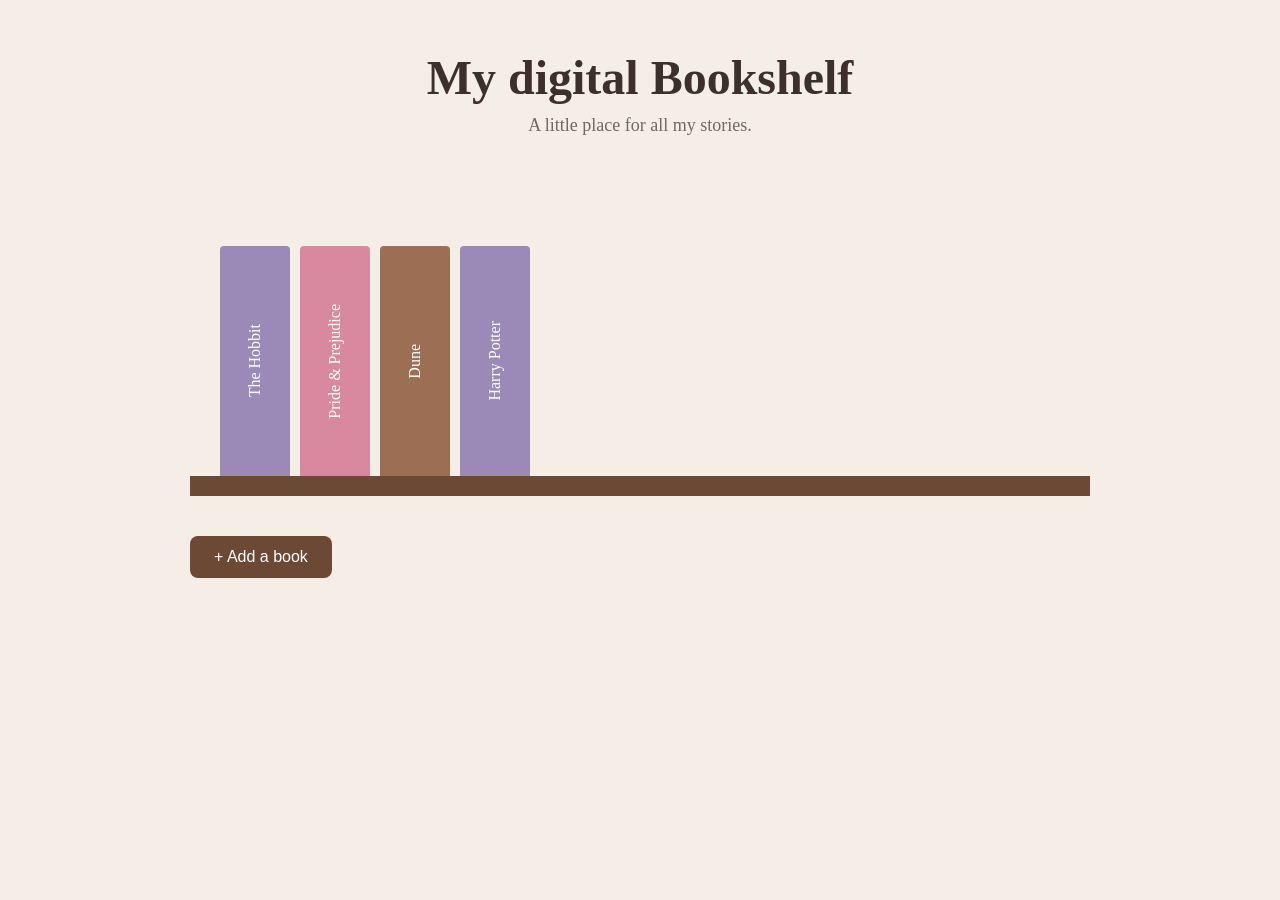
==== index.html @ 639f95a7 "- started project" ====
<!DOCTYPE html>
<html lang="en">

<head>
    <meta charset="UTF-8">
    <meta name="viewport" content="width=device-width, initial-scale=1.0">

    <title>My digital Bookshelf</title>

    <link rel="stylesheet" href="style.css">
</head>

<body>

    <header>
        <h1>My digital Bookshelf</h1>
        <p>A little place for all my stories.</p>
    </header>

    <main>

        <section class="bookshelf">

            <div class="shelf" id="shelf"></div>

        </section>

        <button id="addBookButton">+ Add a book</button>

<div class="modal" id="bookModal">

    <div class="modal-content">

        <button class="close-button" id="closeModal">x</button>

        <h2>Add a book</h2>

        <form id="bookForm">

            <label for="bookTitle">Title</label>
            <input type="text" id="bookTitle" required>

            <label for="bookAuthor">Author</label>
            <input type="text" id="bookAuthor" required>

            <label for="bookPages">Number of pages</label>
            <input type="number" id="bookPages" min="1" required>

            <label for="bookGenre">Genre</label>
            <input type="text" id="bookGenre" required>

            <button type="submit">Add Book</button>

        </form>

    </div>

</div>

<div class="modal" id="detailsModal">

    <div class="modal-content">

        <button class="close-button" id="closeDetails">x</button>

        <h2 id="detailsTitle"></h2>

        <div class="book-meta">
            <p id="detailsAuthor"></p>
            <p id="detailsGenre"></p>
        </div>

        <div class="progress-section">

            <div class="progress-info">
                <span>Reading progress</span>
                <span id="progressText"></span>
            </div>

            <div class="progress-bar">
                <div class="progress-fill" id="progressFill"></div>
            </div>

        </div>

        <label for="currentPage">Current page</label>

        <input
            type="number"
            id="currentPage"
            min="0"
        >

        <button id="updateProgress">
            Update progress
        </button>

    </div>

</div>

    </main>

    <script src="script.js"></script>

</body>

</html>
---- style.css ----
* {
    margin: 0;
    padding: 0;
    box-sizing: border-box;
}

body {
    font-family: Georgia, serif;
    background: #f5eee6;
    color: #3d3028;

    min-height: 100vh;

    display: flex;
    flex-direction: column;
    align-items: center;

    padding: 50px;
}

header {
    text-align: center;
    margin-bottom: 60px;
}

header h1 {
    font-size: 48px;
    margin-bottom: 10px;
}

header p {
    font-size: 18px;
    opacity: 0.7;
}


/* bookshelf */

.bookshelf {
    width: 900px;
    max-width: 90vw;
}

.shelf {
    min-height: 300px;

    display: flex;
    align-items: flex-end;
    gap: 10px;

    padding: 30px 30px 0;

    border-bottom: 20px solid #6b4935;
}


/* books */

.book {
    width: 70px;
    height: 230px;

    background: #9c6f54;

    border-radius: 4px 4px 0 0;

    display: flex;
    align-items: center;
    justify-content: center;

    cursor: pointer;

    transition: transform 0.2s ease;
}

.book:hover {
    transform: translateY(-15px);
}

.book span {
    color: white;

    writing-mode: vertical-rl;
    transform: rotate(180deg);

    font-size: 16px;
}

/* Genre colors */

.book.fantasy {
    background: #9b8ab8;
}

.book.romance {
    background: #d9899f;
}

.book.science-fiction {
    background: #7195b8;
}

.book.mystery {
    background: #6f9b88;
}

.book.thriller {
    background: #c9895c;
}

.book.horror {
    background: #6f6678;
}

.book.crime {
    background: #8a7770;
}

.book.dark-romance {
    background: #8f5366;
}

.book.historical-fiction {
    background: #b59672;
}

.book.young-adult {
    background: #83a6a0;
}

/* button */

#addBookButton {
    margin-top: 40px;

    padding: 12px 24px;

    border: none;
    border-radius: 8px;

    background: #6b4935;
    color: white;

    font-size: 16px;

    cursor: pointer;
}

#addBookButton:hover {
    opacity: 0.8;
}

/* Add Books modal */

.modal {
    display: none;

    position: fixed;
    inset: 0;

    background: rgba(61, 48, 40, 0.4);

    align-items: center;
    justify-content: center;
}

.modal-content {
    position: relative;

    width: 400px;
    max-width: 90vw;

    padding: 40px;

    background: #fffaf5;

    border-radius: 12px;

    box-shadow: 0 10px 40px rgba(0, 0, 0, 0.15);
}

.modal-content h2 {
    margin-bottom: 25px;
}

.close-button {
    position: absolute;
    top: 15px;
    right: 20px;

    border: none;
    background: none;

    font-size: 28px;

    cursor: pointer;
}


/* add books form */

#bookForm {
    display: flex;
    flex-direction: column;
    gap: 10px;
}

#bookForm label {
    margin-top: 10px;

    font-size: 14px;
}

#bookForm input {
    padding: 10px;

    border: 1px solid #cdbeb2;
    border-radius: 6px;

    font-size: 16px;
}

#bookForm button {
    margin-top: 20px;

    padding: 12px;

    border: none;
    border-radius: 8px;

    background: #6b4935;
    color: white;

    font-size: 16px;

    cursor: pointer;
}

/* book details */

.book-meta {
    display: flex;
    align-items: center;
    justify-content: space-between;

    margin-bottom: 30px;
}

#detailsAuthor {
    margin: 0;
    opacity: 0.7;
}

#detailsGenre {
    margin: 0;
    padding: 6px 12px;

    background: #e8d8ca;
    color: #6b4935;

    border-radius: 20px;

    font-size: 13px;
    font-weight: bold;
}

.progress-section {
    margin-bottom: 25px;
}

.progress-info {
    display: flex;
    justify-content: space-between;

    margin-bottom: 8px;

    font-size: 14px;
}

.progress-bar {
    width: 100%;
    height: 12px;

    background: #e2d5ca;

    border-radius: 10px;

    overflow: hidden;
}

.progress-fill {
    width: 0%;
    height: 100%;

    background: #6b4935;

    border-radius: 10px;

    transition: width 0.3s ease;
}

#detailsModal label {
    display: block;

    margin-bottom: 8px;

    font-size: 14px;
}

#currentPage {
    width: 100%;

    padding: 10px;

    border: 1px solid #cdbeb2;
    border-radius: 6px;

    font-size: 16px;
}

#updateProgress {
    width: 100%;

    margin-top: 15px;

    padding: 12px;

    border: none;
    border-radius: 8px;

    background: #6b4935;
    color: white;

    font-size: 16px;

    cursor: pointer;
}

/* Drag and drop */

.book {
    cursor: grab;
}

.book:active {
    cursor: grabbing;
}

.book.dragging {
    opacity: 0.5;
    transform: translateY(-15px);
}
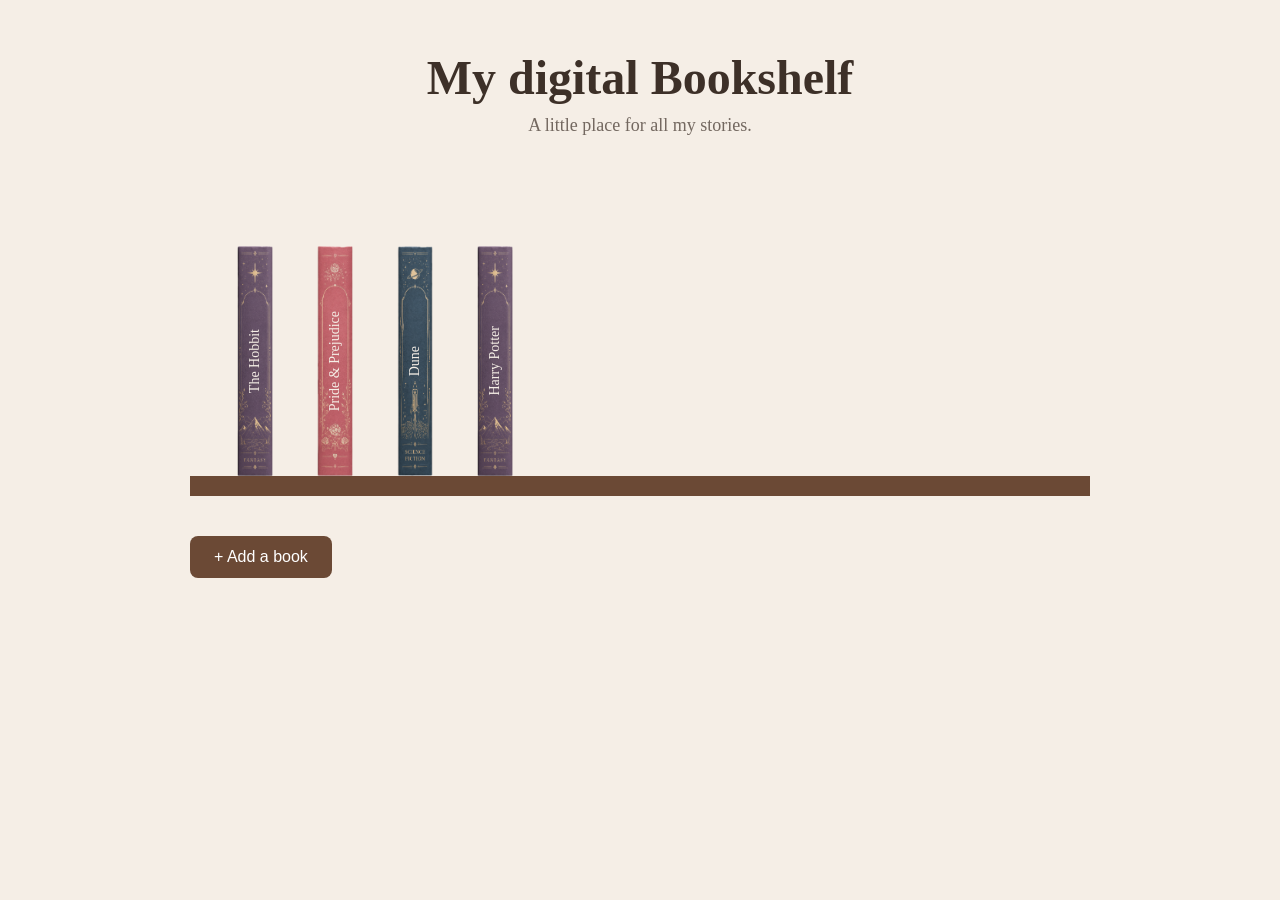
==== commit e0b2a15c: "api hinzugefügt und book cover angefangen, add book form verbessert" ====
--- a/index.html
+++ b/index.html
@@ -27,80 +27,228 @@
 
         <button id="addBookButton">+ Add a book</button>
 
-<div class="modal" id="bookModal">
-
-    <div class="modal-content">
-
-        <button class="close-button" id="closeModal">x</button>
-
-        <h2>Add a book</h2>
-
-        <form id="bookForm">
-
-            <label for="bookTitle">Title</label>
-            <input type="text" id="bookTitle" required>
-
-            <label for="bookAuthor">Author</label>
-            <input type="text" id="bookAuthor" required>
-
-            <label for="bookPages">Number of pages</label>
-            <input type="number" id="bookPages" min="1" required>
-
-            <label for="bookGenre">Genre</label>
-            <input type="text" id="bookGenre" required>
-
-            <button type="submit">Add Book</button>
-
-        </form>
-
-    </div>
-
-</div>
-
-<div class="modal" id="detailsModal">
-
-    <div class="modal-content">
-
-        <button class="close-button" id="closeDetails">x</button>
-
-        <h2 id="detailsTitle"></h2>
-
-        <div class="book-meta">
-            <p id="detailsAuthor"></p>
-            <p id="detailsGenre"></p>
+
+        <!-- Add book modal -->
+
+        <div class="modal" id="bookModal">
+
+            <div class="modal-content">
+
+                <button class="close-button" id="closeModal">x</button>
+
+                <h2>Add a book</h2>
+
+                <div class="add-book-layout">
+
+
+                    <!-- Manual book form -->
+
+                    <div class="manual-book">
+
+                        <h3>Add manually</h3>
+
+                        <form id="bookForm">
+
+                            <label for="bookTitle">Title</label>
+
+                            <input
+                                type="text"
+                                id="bookTitle"
+                                required
+                            >
+
+
+                            <label for="bookAuthor">Author</label>
+
+                            <input
+                                type="text"
+                                id="bookAuthor"
+                                required
+                            >
+
+
+                            <label for="bookPages">
+                                Number of pages
+                            </label>
+
+                            <input
+                                type="number"
+                                id="bookPages"
+                                min="1"
+                                required
+                            >
+
+
+                            <label for="bookGenre">Genre</label>
+
+                            <select id="bookGenre" required>
+
+                                <option
+                                    value=""
+                                    disabled
+                                    selected
+                                >
+                                    Select a genre
+                                </option>
+
+                                <option value="Fantasy">
+                                    Fantasy
+                                </option>
+
+                                <option value="Romance">
+                                    Romance
+                                </option>
+
+                                <option value="Science Fiction">
+                                    Science Fiction
+                                </option>
+
+                                <option value="Mystery">
+                                    Mystery
+                                </option>
+
+                                <option value="Thriller">
+                                    Thriller
+                                </option>
+
+                                <option value="Horror">
+                                    Horror
+                                </option>
+
+                                <option value="Crime">
+                                    Crime
+                                </option>
+
+                                <option value="Dark Romance">
+                                    Dark Romance
+                                </option>
+
+                                <option value="Historical Fiction">
+                                    Historical Fiction
+                                </option>
+
+                                <option value="Young Adult">
+                                    Young Adult
+                                </option>
+
+                            </select>
+
+
+                            <button type="submit">
+                                Add Book
+                            </button>
+
+                        </form>
+
+                    </div>
+
+
+                    <!-- Open Library search -->
+
+                    <div class="api-book-search">
+
+                        <h3>Search for a book</h3>
+
+                        <div class="search-row">
+
+                            <input
+                                type="text"
+                                id="bookSearch"
+                                placeholder="Enter a book title"
+                            >
+
+                            <button
+                                type="button"
+                                id="searchButton"
+                            >
+                                Search
+                            </button>
+
+                        </div>
+
+
+                        <div id="searchResults"></div>
+
+                    </div>
+
+                </div>
+
+            </div>
+
         </div>
 
-        <div class="progress-section">
-
-            <div class="progress-info">
-                <span>Reading progress</span>
-                <span id="progressText"></span>
+
+        <!-- Book details modal -->
+
+        <div class="modal" id="detailsModal">
+
+            <div class="modal-content">
+
+                <button
+                    class="close-button"
+                    id="closeDetails"
+                >
+                    x
+                </button>
+
+                <h2 id="detailsTitle"></h2>
+
+                <div class="book-meta">
+
+                    <p id="detailsAuthor"></p>
+
+                    <p id="detailsGenre"></p>
+
+                </div>
+
+
+                <div class="progress-section">
+
+                    <div class="progress-info">
+
+                        <span>
+                            Reading progress
+                        </span>
+
+                        <span id="progressText"></span>
+
+                    </div>
+
+
+                    <div class="progress-bar">
+
+                        <div
+                            class="progress-fill"
+                            id="progressFill"
+                        ></div>
+
+                    </div>
+
+                </div>
+
+
+                <label for="currentPage">
+                    Current page
+                </label>
+
+                <input
+                    type="number"
+                    id="currentPage"
+                    min="0"
+                >
+
+
+                <button id="updateProgress">
+                    Update progress
+                </button>
+
             </div>
 
-            <div class="progress-bar">
-                <div class="progress-fill" id="progressFill"></div>
-            </div>
-
         </div>
 
-        <label for="currentPage">Current page</label>
-
-        <input
-            type="number"
-            id="currentPage"
-            min="0"
-        >
-
-        <button id="updateProgress">
-            Update progress
-        </button>
-
-    </div>
-
-</div>
-
     </main>
 
+
     <script src="script.js"></script>
 
 </body>
--- a/style.css
+++ b/style.css
@@ -34,7 +34,7 @@
 }
 
 
-/* bookshelf */
+/* Bookshelf */
 
 .bookshelf {
     width: 900px;
@@ -54,13 +54,15 @@
 }
 
 
-/* books */
+/* Books */
 
 .book {
     width: 70px;
     height: 230px;
 
-    background: #9c6f54;
+    background-size: 100% 100%;
+    background-position: center;
+    background-repeat: no-repeat;
 
     border-radius: 4px 4px 0 0;
 
@@ -68,7 +70,7 @@
     align-items: center;
     justify-content: center;
 
-    cursor: pointer;
+    cursor: grab;
 
     transition: transform 0.2s ease;
 }
@@ -78,12 +80,17 @@
 }
 
 .book span {
-    color: white;
+    color: #f5eee6;
 
     writing-mode: vertical-rl;
     transform: rotate(180deg);
 
-    font-size: 16px;
+    font-size: 14px;
+    text-align: center;
+
+    max-height: 180px;
+
+    overflow: hidden;
 }
 
 /* Genre colors */
@@ -128,7 +135,8 @@
     background: #83a6a0;
 }
 
-/* button */
+
+/* Button */
 
 #addBookButton {
     margin-top: 40px;
@@ -150,7 +158,8 @@
     opacity: 0.8;
 }
 
-/* Add Books modal */
+
+/* Modals */
 
 .modal {
     display: none;
@@ -167,7 +176,7 @@
 .modal-content {
     position: relative;
 
-    width: 400px;
+    width: 850px;
     max-width: 90vw;
 
     padding: 40px;
@@ -180,11 +189,12 @@
 }
 
 .modal-content h2 {
-    margin-bottom: 25px;
+    margin-bottom: 30px;
 }
 
 .close-button {
     position: absolute;
+
     top: 15px;
     right: 20px;
 
@@ -197,11 +207,36 @@
 }
 
 
-/* add books form */
+/* Add book layout */
+
+.add-book-layout {
+    display: grid;
+
+    grid-template-columns: 1fr 1fr;
+
+    gap: 40px;
+}
+
+.manual-book {
+    padding-right: 40px;
+
+    border-right: 1px solid #d8c9bd;
+}
+
+.manual-book h3,
+.api-book-search h3 {
+    margin-bottom: 20px;
+
+    font-size: 20px;
+}
+
+
+/* Add book form */
 
 #bookForm {
     display: flex;
     flex-direction: column;
+
     gap: 10px;
 }
 
@@ -212,12 +247,45 @@
 }
 
 #bookForm input {
+    width: 100%;
+
     padding: 10px;
 
     border: 1px solid #cdbeb2;
     border-radius: 6px;
 
-    font-size: 16px;
+    font-family: Georgia, serif;
+    font-size: 16px;
+}
+
+#bookForm input:focus {
+    outline: none;
+
+    border-color: #6b4935;
+}
+
+
+/* Genre dropdown */
+
+#bookGenre {
+    padding: 10px;
+
+    border: 1px solid #cdbeb2;
+    border-radius: 6px;
+
+    background: white;
+    color: #3d3028;
+
+    font-family: Georgia, serif;
+    font-size: 16px;
+
+    cursor: pointer;
+}
+
+#bookGenre:focus {
+    outline: none;
+
+    border-color: #6b4935;
 }
 
 #bookForm button {
@@ -231,15 +299,145 @@
     background: #6b4935;
     color: white;
 
-    font-size: 16px;
-
-    cursor: pointer;
-}
-
-/* book details */
+    font-family: Georgia, serif;
+    font-size: 16px;
+
+    cursor: pointer;
+}
+
+#bookForm button:hover {
+    opacity: 0.8;
+}
+
+
+/* Book search */
+
+.api-book-search {
+    min-width: 0;
+}
+
+.search-row {
+    display: flex;
+
+    gap: 8px;
+}
+
+.search-row input {
+    flex: 1;
+
+    min-width: 0;
+
+    padding: 10px;
+
+    border: 1px solid #cdbeb2;
+    border-radius: 6px;
+
+    font-family: Georgia, serif;
+    font-size: 16px;
+}
+
+.search-row input:focus {
+    outline: none;
+
+    border-color: #6b4935;
+}
+
+.search-row button {
+    padding: 10px 16px;
+
+    border: none;
+    border-radius: 6px;
+
+    background: #6b4935;
+    color: white;
+
+    font-family: Georgia, serif;
+    font-size: 14px;
+
+    cursor: pointer;
+}
+
+.search-row button:hover {
+    opacity: 0.8;
+}
+
+
+/* Search results */
+
+#searchResults {
+    margin-top: 20px;
+
+    max-height: 400px;
+
+    overflow-y: auto;
+}
+
+.search-result {
+    display: flex;
+
+    gap: 15px;
+
+    padding: 12px;
+
+    margin-bottom: 10px;
+
+    background: #f5eee6;
+
+    border: 1px solid #e2d5ca;
+
+    border-radius: 8px;
+
+    cursor: pointer;
+
+    transition:
+        transform 0.2s ease,
+        background 0.2s ease;
+}
+
+.search-result:hover {
+    background: #eee3d8;
+
+    transform: translateY(-2px);
+}
+
+.search-result img {
+    width: 55px;
+    height: 80px;
+
+    object-fit: cover;
+
+    border-radius: 4px;
+
+    flex-shrink: 0;
+}
+
+.search-result-info {
+    display: flex;
+
+    flex-direction: column;
+
+    justify-content: center;
+}
+
+.search-result-info h3 {
+    margin-bottom: 5px;
+
+    font-size: 16px;
+}
+
+.search-result-info p {
+    margin-bottom: 3px;
+
+    font-size: 13px;
+
+    opacity: 0.7;
+}
+
+/* Book details */
 
 .book-meta {
     display: flex;
+
     align-items: center;
     justify-content: space-between;
 
@@ -248,11 +446,13 @@
 
 #detailsAuthor {
     margin: 0;
+
     opacity: 0.7;
 }
 
 #detailsGenre {
     margin: 0;
+
     padding: 6px 12px;
 
     background: #e8d8ca;
@@ -270,6 +470,7 @@
 
 .progress-info {
     display: flex;
+
     justify-content: space-between;
 
     margin-bottom: 8px;
@@ -331,16 +532,18 @@
     background: #6b4935;
     color: white;
 
-    font-size: 16px;
-
-    cursor: pointer;
-}
+    font-family: Georgia, serif;
+    font-size: 16px;
+
+    cursor: pointer;
+}
+
+#updateProgress:hover {
+    opacity: 0.8;
+}
+
 
 /* Drag and drop */
-
-.book {
-    cursor: grab;
-}
 
 .book:active {
     cursor: grabbing;
@@ -348,5 +551,30 @@
 
 .book.dragging {
     opacity: 0.5;
+
     transform: translateY(-15px);
+}
+
+
+/* Responsive layout */
+
+@media (max-width: 700px) {
+
+    .modal-content {
+        padding: 30px;
+    }
+
+    .add-book-layout {
+        grid-template-columns: 1fr;
+        gap: 30px;
+    }
+
+    .manual-book {
+        padding-right: 0;
+        padding-bottom: 30px;
+
+        border-right: none;
+        border-bottom: 1px solid #d8c9bd;
+    }
+
 }
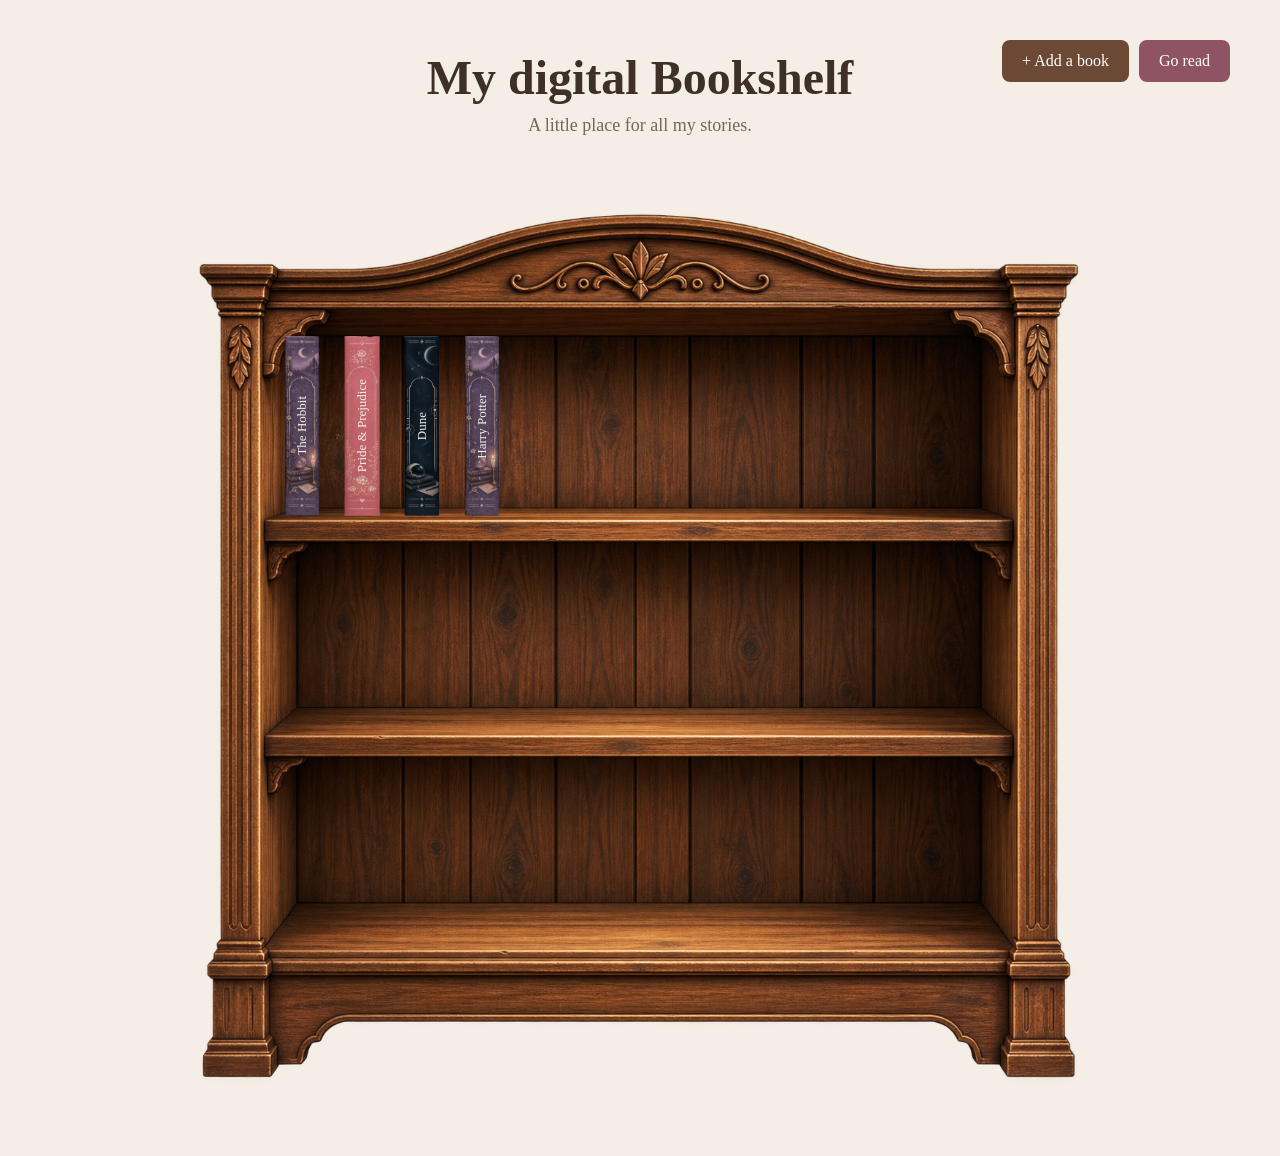
==== commit de261511: "design verbessert und reading ambience page hinzugefügt" ====
--- a/index.html
+++ b/index.html
@@ -17,16 +17,36 @@
         <p>A little place for all my stories.</p>
     </header>
 
+
     <main>
 
+        <!-- Top buttons -->
+
+        <div class="top-buttons">
+
+            <button id="addBookButton">
+                + Add a book
+            </button>
+
+            <button id="goReadButton">
+                Go read
+            </button>
+
+        </div>
+
+
+        <!-- Bookshelf -->
+
         <section class="bookshelf">
 
-            <div class="shelf" id="shelf"></div>
+            <div class="shelf" id="shelf1"></div>
+
+            <div class="shelf" id="shelf2"></div>
+
+            <div class="shelf" id="shelf3"></div>
 
         </section>
 
-        <button id="addBookButton">+ Add a book</button>
-
 
         <!-- Add book modal -->
 
@@ -34,7 +54,9 @@
 
             <div class="modal-content">
 
-                <button class="close-button" id="closeModal">x</button>
+                <button class="close-button" id="closeModal">
+                    x
+                </button>
 
                 <h2>Add a book</h2>
 
@@ -49,7 +71,9 @@
 
                         <form id="bookForm">
 
-                            <label for="bookTitle">Title</label>
+                            <label for="bookTitle">
+                                Title
+                            </label>
 
                             <input
                                 type="text"
@@ -58,7 +82,9 @@
                             >
 
 
-                            <label for="bookAuthor">Author</label>
+                            <label for="bookAuthor">
+                                Author
+                            </label>
 
                             <input
                                 type="text"
@@ -79,7 +105,9 @@
                             >
 
 
-                            <label for="bookGenre">Genre</label>
+                            <label for="bookGenre">
+                                Genre
+                            </label>
 
                             <select id="bookGenre" required>
 
--- a/style.css
+++ b/style.css
@@ -18,19 +18,69 @@
     padding: 50px;
 }
 
+
+/* Header */
+
 header {
     text-align: center;
-    margin-bottom: 60px;
+
+    margin-bottom: 70px;
 }
 
 header h1 {
     font-size: 48px;
+
     margin-bottom: 10px;
 }
 
 header p {
     font-size: 18px;
+
     opacity: 0.7;
+}
+
+
+/* Top buttons */
+
+.top-buttons {
+    position: absolute;
+
+    top: 40px;
+    right: 50px;
+
+    display: flex;
+
+    gap: 10px;
+}
+
+#addBookButton,
+#goReadButton {
+    margin: 0;
+
+    padding: 12px 20px;
+
+    border: none;
+    border-radius: 8px;
+
+    color: white;
+
+    font-family: Georgia, serif;
+    font-size: 16px;
+
+    cursor: pointer;
+}
+
+#addBookButton {
+    background: #6b4935;
+}
+
+#goReadButton {
+    background: #8f5366;
+}
+
+#addBookButton:hover,
+#goReadButton:hover {
+    opacity: 0.8;
 }
 
 
@@ -39,32 +89,79 @@
 .bookshelf {
     width: 900px;
     max-width: 90vw;
-}
-
-.shelf {
-    min-height: 300px;
-
-    display: flex;
-    align-items: flex-end;
-    gap: 10px;
-
-    padding: 30px 30px 0;
-
-    border-bottom: 20px solid #6b4935;
-}
-
-
-/* Books */
-
-.book {
-    width: 70px;
-    height: 230px;
-
+
+    height: 900px;
+
+    margin: 0 auto;
+
+    position: relative;
+
+    background-image: url("images/bookshelf.png");
     background-size: 100% 100%;
     background-position: center;
     background-repeat: no-repeat;
-
-    border-radius: 4px 4px 0 0;
+}
+
+
+/* Shelves */
+
+.shelf {
+    position: absolute;
+
+    left: 8%;
+    width: 84%;
+
+    display: flex;
+    align-items: flex-end;
+
+    gap: 0;
+
+    padding: 0 10px;
+
+    border: none;
+
+    background: transparent;
+}
+
+
+/* Top shelf */
+
+#shelf1 {
+    height: 330px;
+
+    bottom: 590px;
+}
+
+
+/* Middle shelf */
+
+#shelf2 {
+    height: 330px;
+
+    bottom: 375px;
+}
+
+
+/* Bottom shelf */
+
+#shelf3 {
+    height: 330px;
+
+    bottom: 160px;
+}
+
+
+/* Books */
+
+.book {
+    width: 60px;
+    height: 180px;
+
+    flex-shrink: 0;
+
+    background-size: 120% 100%;
+    background-position: center;
+    background-repeat: no-repeat;
 
     display: flex;
     align-items: center;
@@ -79,83 +176,29 @@
     transform: translateY(-15px);
 }
 
+.book:active {
+    cursor: grabbing;
+}
+
+.book.dragging {
+    opacity: 0.5;
+
+    transform: translateY(-15px);
+}
+
 .book span {
     color: #f5eee6;
 
     writing-mode: vertical-rl;
     transform: rotate(180deg);
 
-    font-size: 14px;
+    font-size: 13px;
+
     text-align: center;
 
-    max-height: 180px;
+    max-height: 160px;
 
     overflow: hidden;
-}
-
-/* Genre colors */
-
-.book.fantasy {
-    background: #9b8ab8;
-}
-
-.book.romance {
-    background: #d9899f;
-}
-
-.book.science-fiction {
-    background: #7195b8;
-}
-
-.book.mystery {
-    background: #6f9b88;
-}
-
-.book.thriller {
-    background: #c9895c;
-}
-
-.book.horror {
-    background: #6f6678;
-}
-
-.book.crime {
-    background: #8a7770;
-}
-
-.book.dark-romance {
-    background: #8f5366;
-}
-
-.book.historical-fiction {
-    background: #b59672;
-}
-
-.book.young-adult {
-    background: #83a6a0;
-}
-
-
-/* Button */
-
-#addBookButton {
-    margin-top: 40px;
-
-    padding: 12px 24px;
-
-    border: none;
-    border-radius: 8px;
-
-    background: #6b4935;
-    color: white;
-
-    font-size: 16px;
-
-    cursor: pointer;
-}
-
-#addBookButton:hover {
-    opacity: 0.8;
 }
 
 
@@ -165,12 +208,15 @@
     display: none;
 
     position: fixed;
+
     inset: 0;
 
     background: rgba(61, 48, 40, 0.4);
 
     align-items: center;
     justify-content: center;
+
+    z-index: 100;
 }
 
 .modal-content {
@@ -179,13 +225,18 @@
     width: 850px;
     max-width: 90vw;
 
+    max-height: 90vh;
+
+    overflow-y: auto;
+
     padding: 40px;
 
     background: #fffaf5;
 
     border-radius: 12px;
 
-    box-shadow: 0 10px 40px rgba(0, 0, 0, 0.15);
+    box-shadow:
+        0 10px 40px rgba(0, 0, 0, 0.15);
 }
 
 .modal-content h2 {
@@ -433,6 +484,7 @@
     opacity: 0.7;
 }
 
+
 /* Book details */
 
 .book-meta {
@@ -543,22 +595,50 @@
 }
 
 
-/* Drag and drop */
-
-.book:active {
-    cursor: grabbing;
-}
-
-.book.dragging {
-    opacity: 0.5;
-
-    transform: translateY(-15px);
-}
-
-
 /* Responsive layout */
 
 @media (max-width: 700px) {
+
+    body {
+        padding: 30px 20px;
+    }
+
+    header {
+        margin-top: 60px;
+
+        margin-bottom: 40px;
+    }
+
+    header h1 {
+        font-size: 36px;
+    }
+
+    .top-buttons {
+        position: static;
+
+        justify-content: center;
+
+        margin-bottom: 30px;
+    }
+
+    .bookshelf {
+        width: 100%;
+        height: 100vw;
+
+        max-height: 700px;
+
+        max-width: 100%;
+    }
+
+    .shelf {
+        left: 8%;
+        width: 84%;
+    }
+
+    .book {
+        width: 60px;
+        height: 200px;
+    }
 
     .modal-content {
         padding: 30px;
@@ -566,6 +646,7 @@
 
     .add-book-layout {
         grid-template-columns: 1fr;
+
         gap: 30px;
     }
 
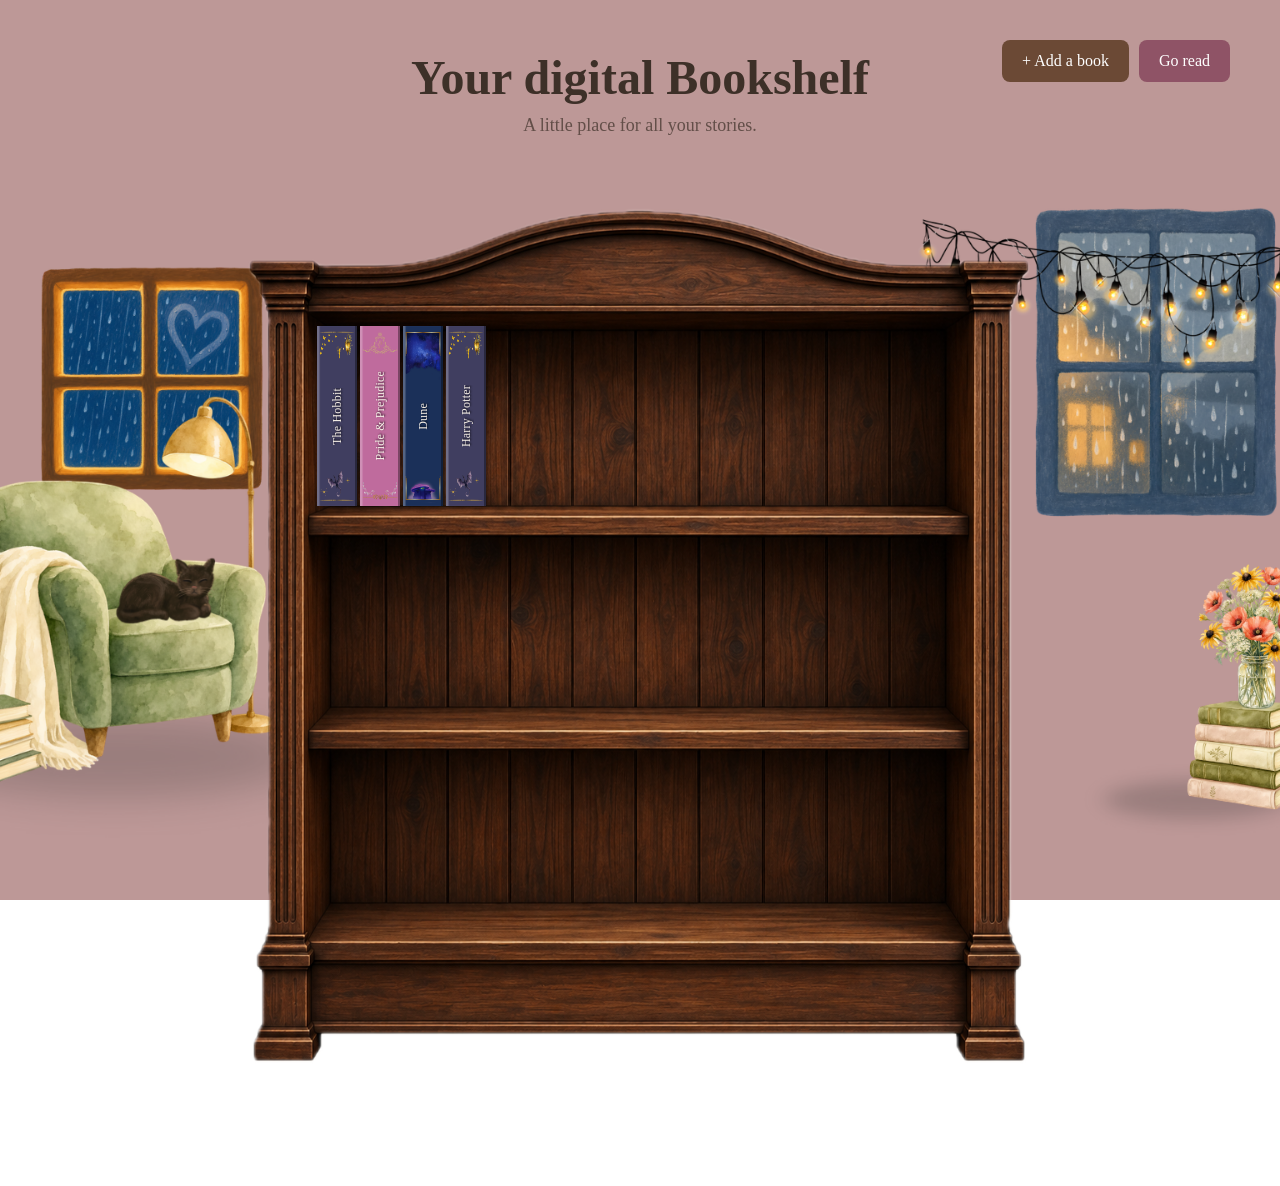
==== commit 86e23b44: "design improvements" ====
--- a/index.html
+++ b/index.html
@@ -13,8 +13,8 @@
 <body>
 
     <header>
-        <h1>My digital Bookshelf</h1>
-        <p>A little place for all my stories.</p>
+        <h1>Your digital Bookshelf</h1>
+        <p>A little place for all your stories.</p>
     </header>
 
 
@@ -270,6 +270,10 @@
                     Update progress
                 </button>
 
+                <button id="deleteBookButton"> 
+                    Delete Book 
+                </button>
+
             </div>
 
         </div>
--- a/style.css
+++ b/style.css
@@ -6,7 +6,11 @@
 
 body {
     font-family: Georgia, serif;
-    background: #f5eee6;
+    background-image: url("images/background.png");
+    background-size: cover;
+    background-position: center;
+    background-repeat: no-repeat;
+    background-attachment: fixed;
     color: #3d3028;
 
     min-height: 100vh;
@@ -24,7 +28,7 @@
 header {
     text-align: center;
 
-    margin-bottom: 70px;
+    /*margin-bottom: 10px;*/
 }
 
 header h1 {
@@ -90,7 +94,7 @@
     width: 900px;
     max-width: 90vw;
 
-    height: 900px;
+    height: 1000px;
 
     margin: 0 auto;
 
@@ -108,7 +112,7 @@
 .shelf {
     position: absolute;
 
-    left: 8%;
+    left: 13%;
     width: 84%;
 
     display: flex;
@@ -129,7 +133,7 @@
 #shelf1 {
     height: 330px;
 
-    bottom: 590px;
+    bottom: 630px;
 }
 
 
@@ -138,7 +142,7 @@
 #shelf2 {
     height: 330px;
 
-    bottom: 375px;
+    bottom: 412px;
 }
 
 
@@ -147,17 +151,19 @@
 #shelf3 {
     height: 330px;
 
-    bottom: 160px;
+    bottom: 200px;
 }
 
 
 /* Books */
 
 .book {
-    width: 60px;
+    width: 40px;
     height: 180px;
 
     flex-shrink: 0;
+
+    position: relative;
 
     background-size: 120% 100%;
     background-position: center;
@@ -169,12 +175,38 @@
 
     cursor: grab;
 
-    transition: transform 0.2s ease;
-}
+    /* Abstand zwischen den Büchern */
+    margin-right: 3px;
+
+    /* Buchrücken */
+    border-left: 2px solid rgba(255, 255, 255, 0.25);
+    border-right: 2px solid rgba(0, 0, 0, 0.35);
+
+    /* leichte Tiefe */
+    box-shadow:
+        2px 0 3px rgba(0, 0, 0, 0.25),
+        inset 1px 0 1px rgba(255, 255, 255, 0.15);
+
+    transition:
+        transform 0.2s ease,
+        box-shadow 0.2s ease;
+}
+
+
+/* Hover */
 
 .book:hover {
-    transform: translateY(-15px);
-}
+    transform: translateY(-8px);
+
+    box-shadow:
+        4px 4px 8px rgba(0, 0, 0, 0.3),
+        inset 1px 0 1px rgba(255, 255, 255, 0.2);
+
+    z-index: 10;
+}
+
+
+/* Dragging */
 
 .book:active {
     cursor: grabbing;
@@ -182,9 +214,11 @@
 
 .book.dragging {
     opacity: 0.5;
-
-    transform: translateY(-15px);
-}
+    transform: translateY(-8px);
+}
+
+
+/* Book title */
 
 .book span {
     color: #f5eee6;
@@ -192,13 +226,18 @@
     writing-mode: vertical-rl;
     transform: rotate(180deg);
 
-    font-size: 13px;
+    font-size: 12px;
 
     text-align: center;
 
-    max-height: 160px;
+    max-height: 150px;
 
     overflow: hidden;
+
+    text-shadow:
+        1px 1px 2px rgba(0, 0, 0, 0.7);
+
+    letter-spacing: 0.2px;
 }
 
 
@@ -594,6 +633,32 @@
     opacity: 0.8;
 }
 
+#deleteBookButton {
+    width: 100%;
+
+    margin-top: 10px;
+
+    padding: 12px;
+
+    border: 1px solid #8f5366;
+    border-radius: 8px;
+
+    background: transparent;
+    color: #8f5366;
+
+    font-family: Georgia, serif;
+    font-size: 16px;
+
+    cursor: pointer;
+
+    transition: 0.2s ease;
+}
+
+#deleteBookButton:hover {
+    background: #8f5366;
+    color: white;
+}
+
 
 /* Responsive layout */
 
